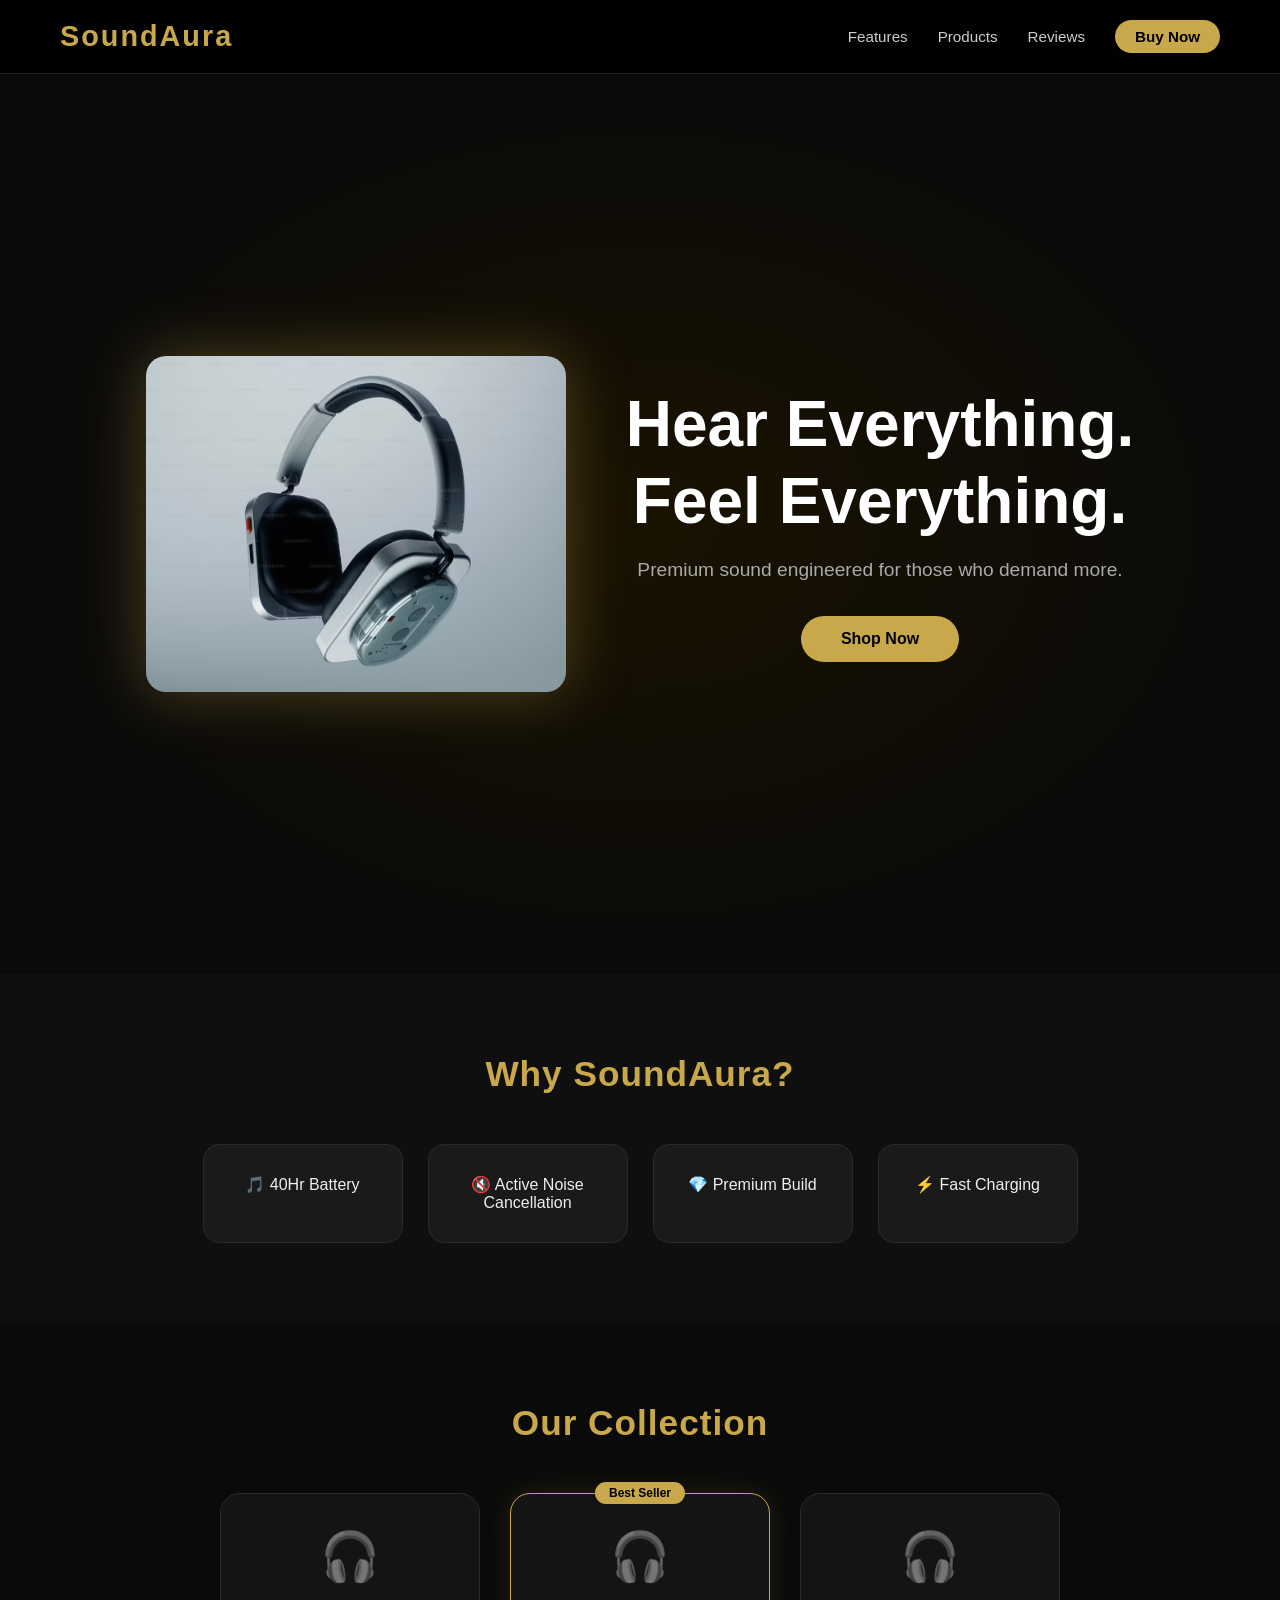
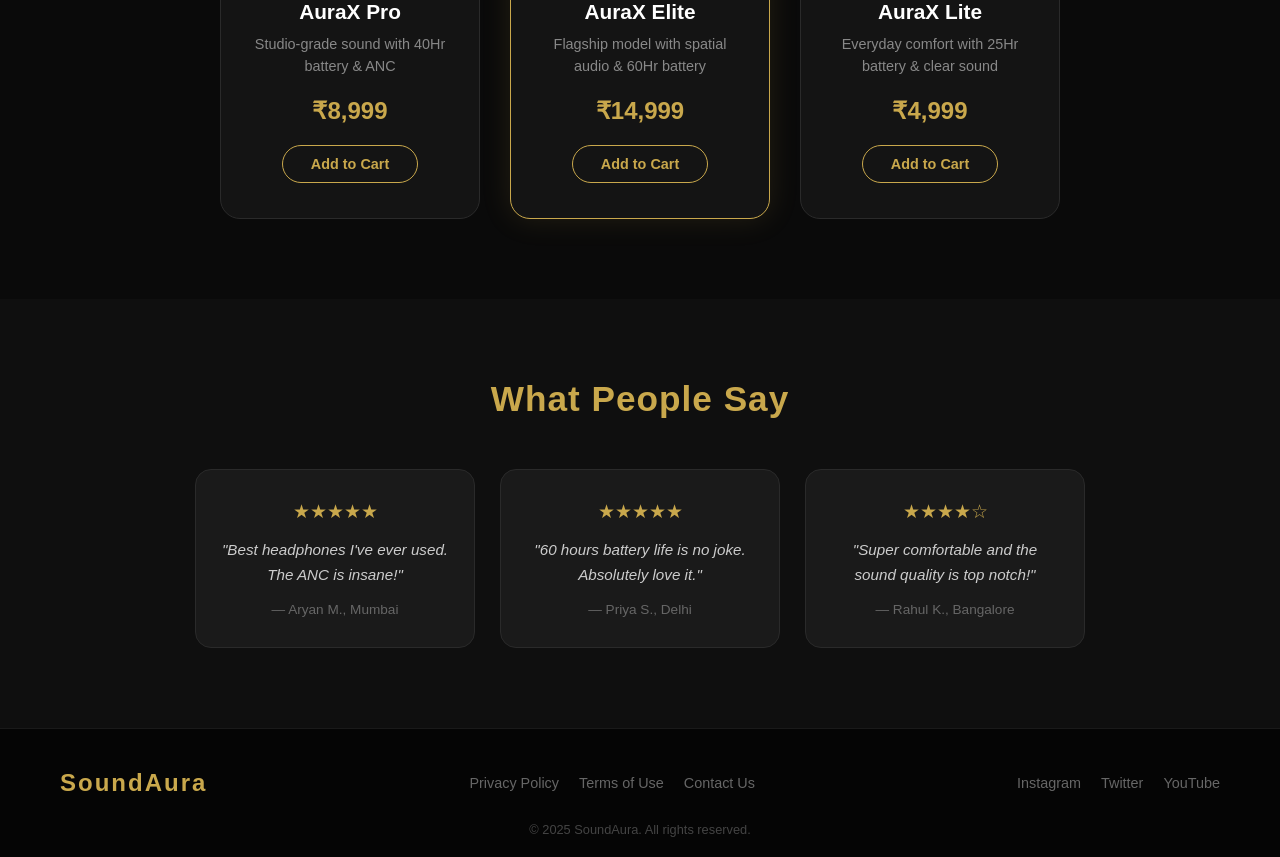
==== Task1-Landing Page/index.html @ 8c4c5765 "Moved Task1 files into Task1-Landing Page folder" ====
<!DOCTYPE html>
<html lang="en">
<head>
  <meta charset="UTF-8">
  <meta name="viewport" content="width=device-width, initial-scale=1.0">
  <title>SoundAura | Premium Headphones</title>
  <link rel="stylesheet" href="style.css">
</head>
<body>

  <!-- NAVBAR -->
  <nav class="navbar">
    <div class="logo">SoundAura</div>
    <ul class="nav-links">
      <li><a href="#features">Features</a></li>
      <li><a href="#products">Products</a></li>
      <li><a href="#reviews">Reviews</a></li>
      <li><a href="#" class="btn-nav">Buy Now</a></li>
    </ul>
  </nav>

  <!-- HERO SECTION -->
  <section class="hero">
    <img src="headphone . jpg.avif" alt="SoundAura Headphones" class="hero-img">
    <div class="hero-text">
      <h1>Hear Everything.<br>Feel Everything.</h1>
      <p>Premium sound engineered for those who demand more.</p>
      <a href="#products" class="btn-primary">Shop Now</a>
    </div>
  </section>

  <!-- FEATURES SECTION -->
  <section class="features" id="features">
    <h2>Why SoundAura?</h2>
    <div class="feature-cards">
      <div class="card">🎵 40Hr Battery</div>
      <div class="card">🔇 Active Noise Cancellation</div>
      <div class="card">💎 Premium Build</div>
      <div class="card">⚡ Fast Charging</div>
    </div>
  </section>

  <!-- PRODUCTS SECTION -->
<section class="products" id="products">
  <h2>Our Collection</h2>
  <div class="product-cards">

    <div class="product-card">
      <div class="product-emoji">🎧</div>
      <h3>AuraX Pro</h3>
      <p>Studio-grade sound with 40Hr battery & ANC</p>
      <div class="price">₹8,999</div>
      <a href="#" class="btn-buy">Add to Cart</a>
    </div>

    <div class="product-card featured">
      <div class="tag">Best Seller</div>
      <div class="product-emoji">🎧</div>
      <h3>AuraX Elite</h3>
      <p>Flagship model with spatial audio & 60Hr battery</p>
      <div class="price">₹14,999</div>
      <a href="#" class="btn-buy">Add to Cart</a>
    </div>

    <div class="product-card">
      <div class="product-emoji">🎧</div>
      <h3>AuraX Lite</h3>
      <p>Everyday comfort with 25Hr battery & clear sound</p>
      <div class="price">₹4,999</div>
      <a href="#" class="btn-buy">Add to Cart</a>
    </div>

  </div>
</section>

<!-- REVIEWS SECTION -->
<section class="reviews" id="reviews">
  <h2>What People Say</h2>
  <div class="review-cards">

    <div class="review-card">
      <div class="stars">★★★★★</div>
      <p>"Best headphones I've ever used. The ANC is insane!"</p>
      <div class="reviewer">— Aryan M., Mumbai</div>
    </div>

    <div class="review-card">
      <div class="stars">★★★★★</div>
      <p>"60 hours battery life is no joke. Absolutely love it."</p>
      <div class="reviewer">— Priya S., Delhi</div>
    </div>

    <div class="review-card">
      <div class="stars">★★★★☆</div>
      <p>"Super comfortable and the sound quality is top notch!"</p>
      <div class="reviewer">— Rahul K., Bangalore</div>
    </div>

  </div>
</section>

<!-- FOOTER -->
<footer>
  <div class="footer-content">
    <div class="footer-logo">SoundAura</div>
    <div class="footer-links">
      <a href="#">Privacy Policy</a>
      <a href="#">Terms of Use</a>
      <a href="#">Contact Us</a>
    </div>
    <div class="footer-socials">
      <a href="#">Instagram</a>
      <a href="#">Twitter</a>
      <a href="#">YouTube</a>
    </div>
  </div>
  <p class="footer-copy">© 2025 SoundAura. All rights reserved.</p>
</footer>

</body>
</html>
---- Task1-Landing Page/style.css ----
/* ===== RESET & BASE ===== */
* {
  margin: 0;
  padding: 0;
  box-sizing: border-box;
}

body {
  background-color: #0a0a0a;
  color: #f0f0f0;
  font-family: 'Segoe UI', sans-serif;
  scroll-behavior: smooth;
}

/* ===== NAVBAR ===== */
.navbar {
  display: flex;
  justify-content: space-between;
  align-items: center;
  padding: 20px 60px;
  background: rgba(0, 0, 0, 0.85);
  position: sticky;
  top: 0;
  z-index: 100;
  backdrop-filter: blur(10px);
  border-bottom: 1px solid #222;
}

.logo {
  font-size: 1.8rem;
  font-weight: 700;
  color: #c9a84c;
  letter-spacing: 2px;
}

.nav-links {
  list-style: none;
  display: flex;
  gap: 30px;
  align-items: center;
}

.nav-links a {
  text-decoration: none;
  color: #ccc;
  font-size: 0.95rem;
  transition: color 0.3s;
}

.nav-links a:hover {
  color: #c9a84c;
}

.btn-nav {
  background: #c9a84c;
  color: #000 !important;
  padding: 8px 20px;
  border-radius: 25px;
  font-weight: 600;
  transition: transform 0.3s, box-shadow 0.3s !important;
}

.btn-nav:hover {
  transform: scale(1.05);
  box-shadow: 0 0 15px #c9a84c88;
}

/* ===== HERO ===== */
.hero {
    flex-direction: row;
    gap: 60px;
    text-align: left;
  min-height: 100vh;
  display: flex;
  align-items: center;
  justify-content: center;
  text-align: center;
  padding: 40px 20px;
  background: radial-gradient(ellipse at center, #1a1200 0%, #0a0a0a 70%);
  animation: fadeIn 1.2s ease-in;
}

.hero-text h1 {
  font-size: 4rem;
  font-weight: 800;
  line-height: 1.2;
  color: #ffffff;
  animation: slideUp 1s ease-out;
}

.hero-text h1 span {
  color: #c9a84c;
}

.hero-text p {
  margin: 20px 0 35px;
  font-size: 1.2rem;
  color: #aaa;
  animation: slideUp 1.3s ease-out;
}

.btn-primary {
  display: inline-block;
  padding: 14px 40px;
  background: #c9a84c;
  color: #000;
  font-weight: 700;
  font-size: 1rem;
  border-radius: 30px;
  text-decoration: none;
  transition: transform 0.3s, box-shadow 0.3s;
  animation: slideUp 1.6s ease-out;
}

.btn-primary:hover {
  transform: scale(1.07);
  box-shadow: 0 0 25px #c9a84c99;
}

/* ===== FEATURES ===== */
.features {
  padding: 80px 60px;
  text-align: center;
  background: #0f0f0f;
}

.features h2 {
  font-size: 2.2rem;
  color: #c9a84c;
  margin-bottom: 50px;
  letter-spacing: 1px;
}

.feature-cards {
  display: flex;
  justify-content: center;
  gap: 25px;
  flex-wrap: wrap;
}

.card {
  background: #1a1a1a;
  border: 1px solid #2a2a2a;
  padding: 30px 25px;
  border-radius: 16px;
  width: 200px;
  font-size: 1rem;
  color: #eee;
  transition: transform 0.3s, box-shadow 0.3s, border-color 0.3s;
  cursor: pointer;
}

.card:hover {
  transform: translateY(-10px);
  box-shadow: 0 10px 30px #c9a84c44;
  border-color: #c9a84c;
}

/* ===== FOOTER ===== */
footer {
  text-align: center;
  padding: 30px;
  background: #050505;
  color: #555;
  font-size: 0.85rem;
  border-top: 1px solid #1a1a1a;
}

/* ===== ANIMATIONS ===== */
@keyframes fadeIn {
  from { opacity: 0; }
  to { opacity: 1; }
}

@keyframes slideUp {
  from { opacity: 0; transform: translateY(40px); }
  to { opacity: 1; transform: translateY(0); }
}
/* ===== PRODUCTS ===== */
.products {
  padding: 80px 60px;
  text-align: center;
  background: #0a0a0a;
}

.products h2 {
  font-size: 2.2rem;
  color: #c9a84c;
  margin-bottom: 50px;
  letter-spacing: 1px;
}

.product-cards {
  display: flex;
  justify-content: center;
  gap: 30px;
  flex-wrap: wrap;
}

.product-card {
  background: #141414;
  border: 1px solid #2a2a2a;
  border-radius: 20px;
  padding: 35px 25px;
  width: 260px;
  position: relative;
  transition: transform 0.3s, box-shadow 0.3s, border-color 0.3s;
}

.product-card:hover {
  transform: translateY(-12px);
  box-shadow: 0 15px 40px #c9a84c33;
  border-color: #c9a84c;
}

.product-card.featured {
  border-color: #c9a84c;
  box-shadow: 0 0 30px #c9a84c22;
}

.tag {
  position: absolute;
  top: -12px;
  left: 50%;
  transform: translateX(-50%);
  background: #c9a84c;
  color: #000;
  font-size: 0.75rem;
  font-weight: 700;
  padding: 4px 14px;
  border-radius: 20px;
}

.product-emoji {
  font-size: 3rem;
  margin-bottom: 15px;
}

.product-card h3 {
  font-size: 1.3rem;
  color: #fff;
  margin-bottom: 10px;
}

.product-card p {
  font-size: 0.9rem;
  color: #888;
  margin-bottom: 20px;
  line-height: 1.5;
}

.price {
  font-size: 1.5rem;
  font-weight: 700;
  color: #c9a84c;
  margin-bottom: 20px;
}

.btn-buy {
  display: inline-block;
  padding: 10px 28px;
  background: transparent;
  border: 1.5px solid #c9a84c;
  color: #c9a84c;
  border-radius: 25px;
  text-decoration: none;
  font-weight: 600;
  font-size: 0.9rem;
  transition: background 0.3s, color 0.3s;
}

.btn-buy:hover {
  background: #c9a84c;
  color: #000;
}
/* ===== REVIEWS ===== */
.reviews {
  padding: 80px 60px;
  text-align: center;
  background: #0f0f0f;
}

.reviews h2 {
  font-size: 2.2rem;
  color: #c9a84c;
  margin-bottom: 50px;
  letter-spacing: 1px;
}

.review-cards {
  display: flex;
  justify-content: center;
  gap: 25px;
  flex-wrap: wrap;
}

.review-card {
  background: #1a1a1a;
  border: 1px solid #2a2a2a;
  border-radius: 16px;
  padding: 30px 25px;
  width: 280px;
  transition: transform 0.3s, border-color 0.3s;
}

.review-card:hover {
  transform: translateY(-8px);
  border-color: #c9a84c;
}

.stars {
  color: #c9a84c;
  font-size: 1.2rem;
  margin-bottom: 15px;
}

.review-card p {
  color: #ccc;
  font-size: 0.95rem;
  line-height: 1.6;
  margin-bottom: 15px;
  font-style: italic;
}

.reviewer {
  color: #666;
  font-size: 0.85rem;
}

/* ===== FOOTER ===== */
footer {
  background: #050505;
  padding: 40px 60px 20px;
  border-top: 1px solid #1a1a1a;
}

.footer-content {
  display: flex;
  justify-content: space-between;
  align-items: center;
  flex-wrap: wrap;
  gap: 20px;
  margin-bottom: 25px;
}

.footer-logo {
  font-size: 1.5rem;
  font-weight: 700;
  color: #c9a84c;
  letter-spacing: 2px;
}

.footer-links,
.footer-socials {
  display: flex;
  gap: 20px;
}

.footer-links a,
.footer-socials a {
  color: #666;
  text-decoration: none;
  font-size: 0.9rem;
  transition: color 0.3s;
}

.footer-links a:hover,
.footer-socials a:hover {
  color: #c9a84c;
}

.footer-copy {
  text-align: center;
  color: #444;
  font-size: 0.8rem;
}
.hero-img {
  width: 420px;
  border-radius: 20px;
  animation: fadeIn 1.5s ease-in;
  filter: drop-shadow(0 0 30px #c9a84c55);
  }
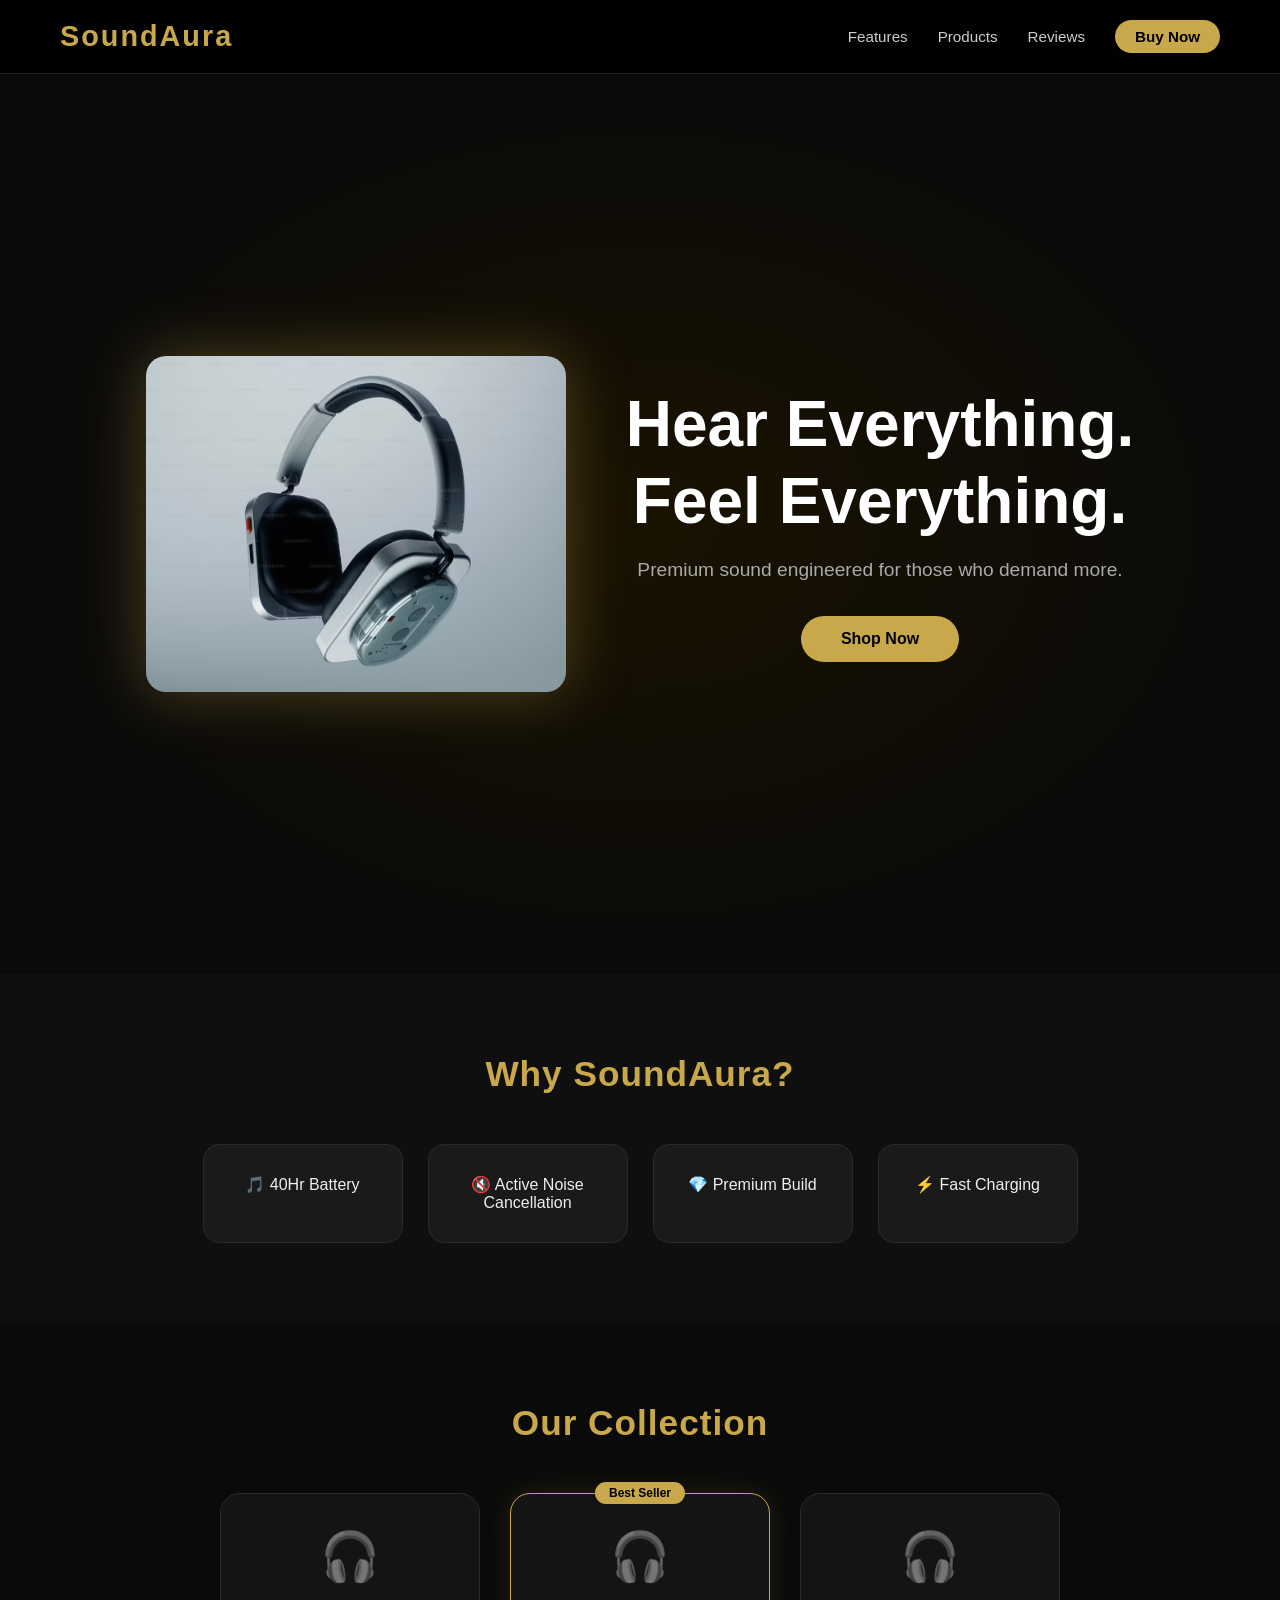
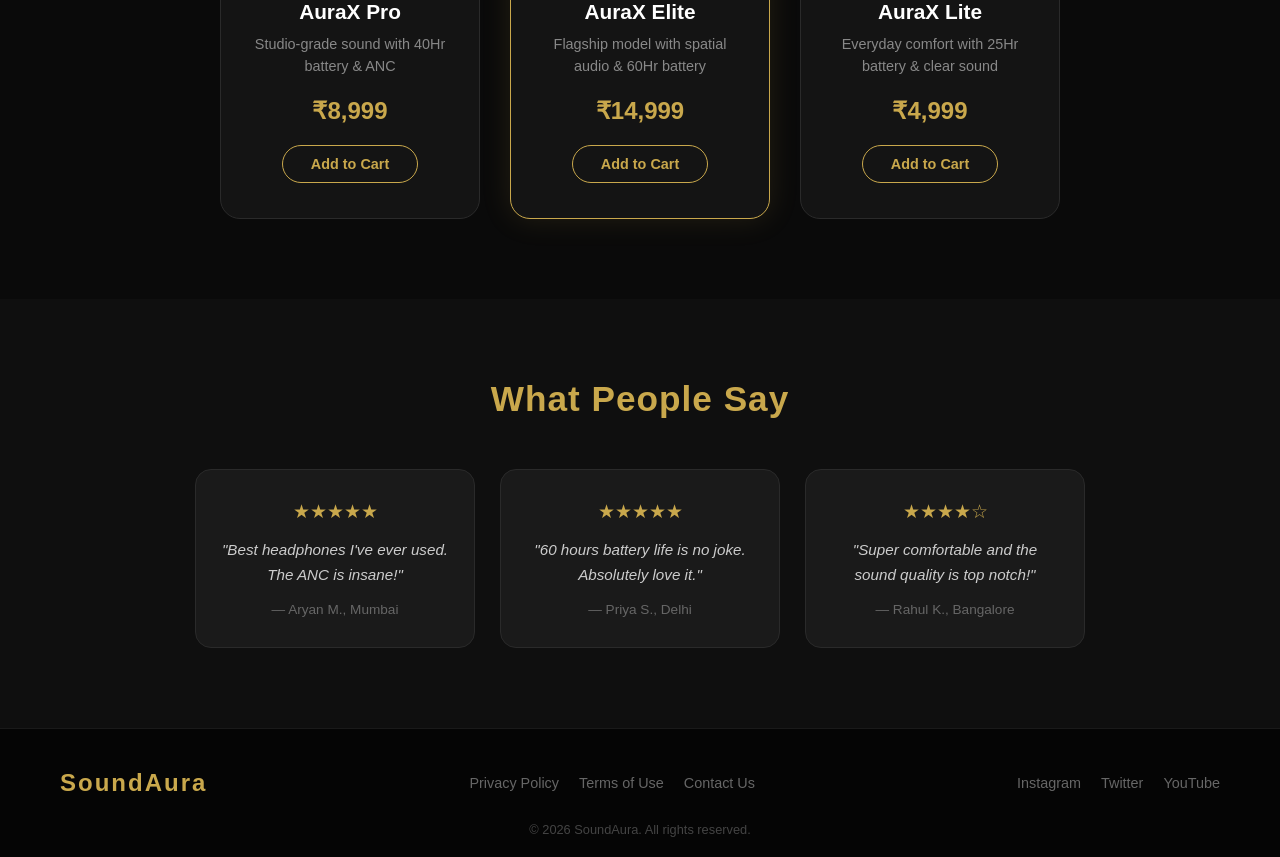
==== commit 2ea8cc7b: "Fix footer year to 2026" ====
--- a/Task1-Landing Page/index.html
+++ b/Task1-Landing Page/index.html
@@ -114,7 +114,7 @@
       <a href="#">YouTube</a>
     </div>
   </div>
-  <p class="footer-copy">© 2025 SoundAura. All rights reserved.</p>
+  <p class="footer-copy">© 2026 SoundAura. All rights reserved.</p>
 </footer>
 
 </body>
